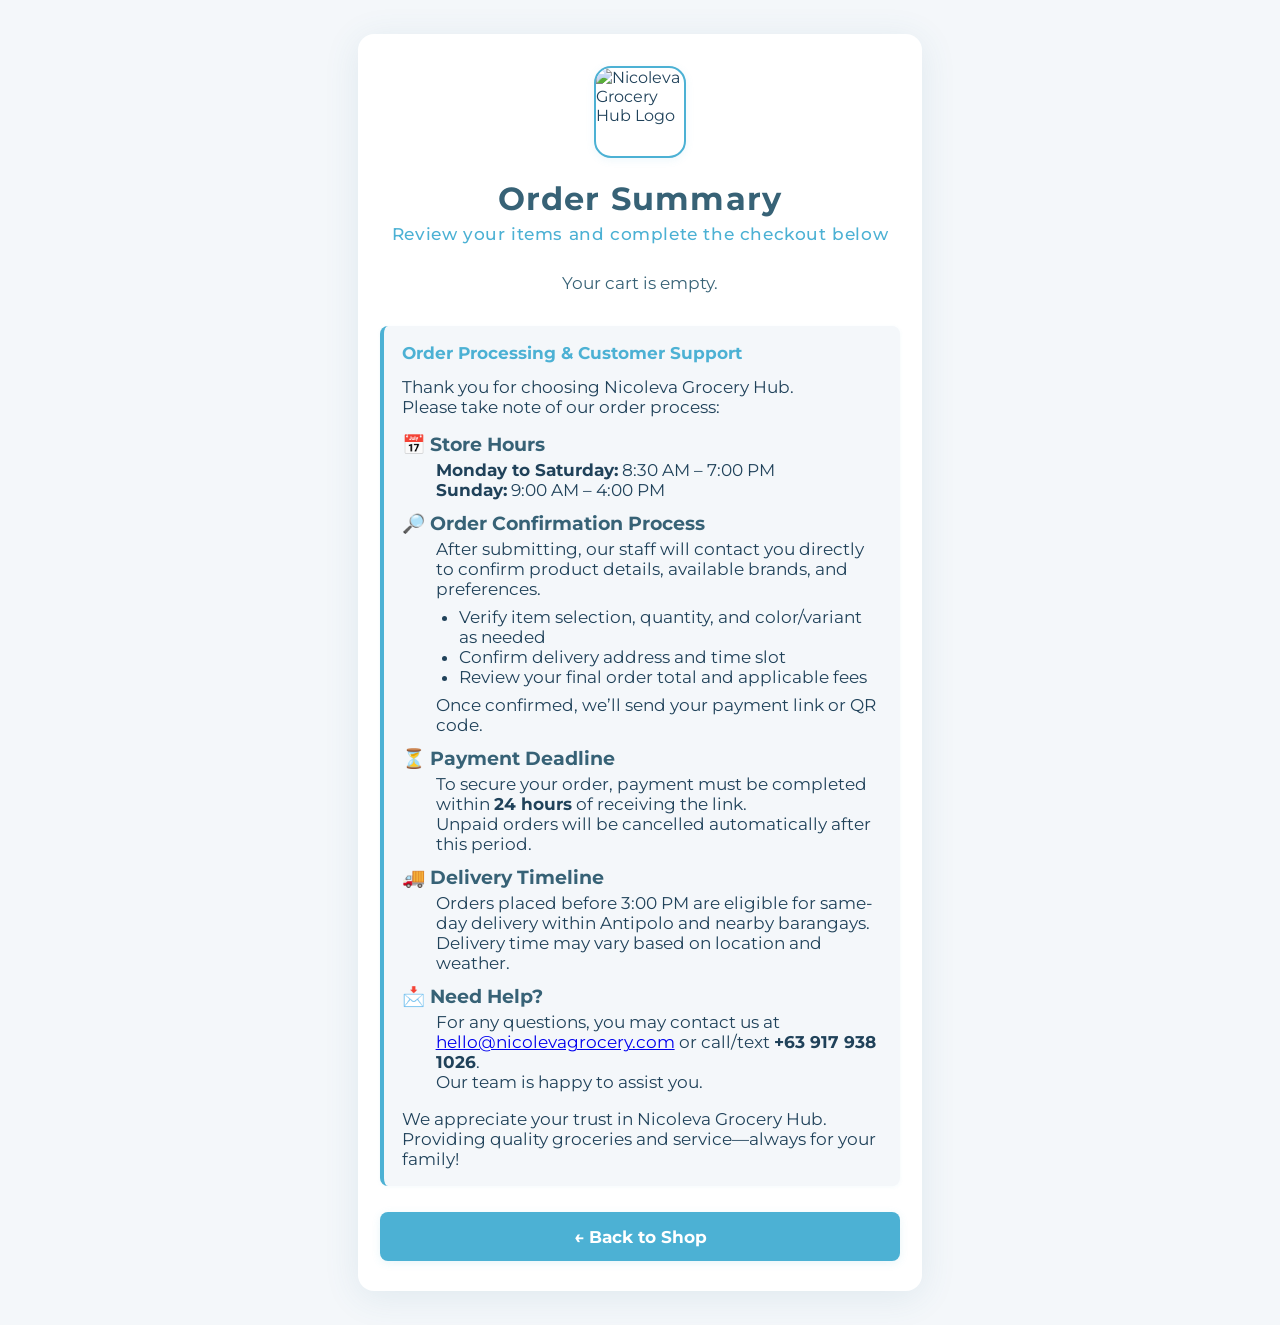
==== order-summary.html @ 02f894a1 "Create order-summary.html" ====
<!DOCTYPE html>
<html lang="en">
<head>
  <meta charset="UTF-8">
  <title>Order Summary – Nicoleva Grocery Hub</title>
  <meta name="viewport" content="width=device-width, initial-scale=1.0">
  <meta name="description" content="Review and confirm your grocery order. Nicoleva Grocery Hub – Fast, secure checkout for your Antipolo essentials.">
  <link rel="icon" type="image/png" href="FAVICON.png">
  <link href="https://fonts.googleapis.com/css?family=Montserrat:400,600,700&display=swap" rel="stylesheet">
  <style>
    body {
      font-family: 'Montserrat', Arial, sans-serif;
      background: #f4f7fa;
      margin: 0;
      color: #20425a;
    }
    .summary-container {
      max-width: 520px;
      margin: 34px auto;
      background: #fff;
      padding: 32px 22px 30px 22px;
      border-radius: 16px;
      box-shadow: 0 6px 36px rgba(52, 118, 146, 0.11);
    }
    .brand-logo {
      display: block;
      margin: 0 auto 16px auto;
      width: 88px;
      height: 88px;
      border-radius: 17px;
      object-fit: contain;
      background: #fff;
      box-shadow: 0 2px 8px rgba(76, 177, 212, 0.10);
      border: 2px solid #4cb1d4;
    }
    h1 {
      color: #376276;
      text-align: center;
      font-weight: 700;
      font-size: 2em;
      margin-bottom: 6px;
      letter-spacing: 1.2px;
    }
    .subtitle {
      color: #4cb1d4;
      text-align: center;
      margin-bottom: 22px;
      font-size: 1.06em;
      font-weight: 500;
      letter-spacing: 0.6px;
    }
    ul.order-list {
      list-style: none;
      padding: 0;
      margin-bottom: 0;
    }
    ul.order-list li {
      font-size: 1.08em;
      margin-bottom: 10px;
      color: #376276;
    }
    .order-total {
      font-weight: bold;
      font-size: 1.18em;
      color: #2ecc71;
      margin-top: 16px;
      margin-bottom: 8px;
      letter-spacing: 0.03em;
    }
    .empty-cart {
      color: #a0b8c8;
      text-align: center;
      font-size: 1.06em;
      margin: 28px 0 34px 0;
    }
    form.checkout-form {
      margin-top: 26px;
    }
    .form-group {
      margin-bottom: 15px;
    }
    label {
      font-weight: 600;
      color: #376276;
      display: block;
      margin-bottom: 6px;
    }
    input, select, textarea {
      width: 100%;
      font-size: 1em;
      padding: 10px 11px;
      border-radius: 7px;
      border: 1px solid #c7d6e2;
      background: #f8fbfc;
      box-sizing: border-box;
      font-family: inherit;
      color: #20425a;
    }
    textarea {
      resize: vertical;
      min-height: 50px;
    }
    .required {
      color: #e74c3c;
      font-weight: 700;
      margin-left: 2px;
    }
    .payment-methods {
      display: flex;
      flex-direction: column;
      gap: 9px;
      margin-bottom: 2px;
    }
    .payment-row {
      display: flex;
      gap: 10px;
      margin-bottom: 0;
    }
    .payment-option {
      display: flex;
      align-items: center;
      gap: 9px;
      padding: 8px 14px;
      border: 1.5px solid #e2f3f6;
      border-radius: 8px;
      cursor: pointer;
      background: #f4f7fa;
      transition: border 0.18s, background 0.18s;
      font-size: 1.07em;
      flex: 1;
      user-select: none;
    }
    .payment-option.selected {
      border: 2px solid #4cb1d4;
      background: #e2f3f6;
    }
    .payment-icon {
      width: 31px;
      height: 31px;
      object-fit: contain;
      background: #fff;
      border-radius: 7px;
      box-shadow: 0 1px 4px rgba(76, 177, 212, 0.11);
    }
    .hidden-radio {
      display: none;
    }
    .submit-btn {
      width: 100%;
      background: #4cb1d4;
      color: #fff;
      border: none;
      border-radius: 8px;
      padding: 13px 0;
      font-size: 1.13em;
      cursor: pointer;
      font-weight: 700;
      margin-top: 12px;
      transition: background 0.19s;
    }
    .submit-btn:hover, .submit-btn:focus {
      background: #376276;
      outline: none;
    }
    .success-message {
      background: #e2f3f6;
      color: #376276;
      border: 1px solid #c7d6e2;
      border-radius: 9px;
      padding: 18px 13px;
      margin: 28px 0 16px 0;
      text-align: center;
      font-size: 1.08em;
      font-weight: 600;
    }
    .info-box {
      background: #f4f7fa;
      border-left: 4px solid #4cb1d4;
      border-radius: 8px;
      padding: 17px 18px;
      margin: 33px 0 0 0;
      color: #20425a;
      font-size: 1.05em;
      box-shadow: 0 1px 4px rgba(76, 177, 212, 0.06);
    }
    .info-box strong {
      color: #4cb1d4;
    }
    .info-title {
      font-size: 1.12em;
      font-weight: 700;
      color: #376276;
      margin-bottom: 4px;
      display: flex;
      align-items: center;
      gap: 6px;
    }
    .info-content {
      margin-left: 2em;
      margin-bottom: 12px;
      margin-top: 4px;
    }
    .info-content ul {
      margin: 8px 0 8px 1.4em;
      padding-left: 0;
    }
    .back-btn {
      display: block;
      margin: 26px auto 0 auto;
      background: #4cb1d4;
      color: #fff;
      border: none;
      border-radius: 8px;
      padding: 14px 38px;
      font-size: 1.07em;
      font-weight: bold;
      cursor: pointer;
      text-align: center;
      text-decoration: none;
      transition: background 0.18s, color 0.18s, box-shadow 0.18s;
      box-shadow: 0 2px 8px rgba(76, 177, 212, 0.13);
      min-width: 160px;
    }
    .back-btn:hover, .back-btn:focus {
      background: #376276;
      color: #fff;
      outline: none;
      text-decoration: none;
      box-shadow: 0 4px 14px rgba(76, 177, 212, 0.18);
    }
    @media (max-width:650px) {
      .summary-container { padding: 14px 5vw 16px 5vw; }
      .brand-logo { width: 56px; height: 56px; }
      .back-btn { min-width: 110px; padding: 12px 18px; font-size: 1em; }
      .payment-option { font-size:1em; }
      .payment-icon { width: 24px; height: 24px; }
    }
    @media (max-width:500px) {
      .summary-container { max-width: 99vw; border-radius: 0; margin: 0; }
    }
  </style>
</head>
<body>
  <div class="summary-container">
    <img src="LOGO.png" alt="Nicoleva Grocery Hub Logo" class="brand-logo" loading="lazy" width="88" height="88">
    <h1>Order Summary</h1>
    <div class="subtitle">Review your items and complete the checkout below</div>
    <ul class="order-list" id="order-list"></ul>
    <div class="order-total" id="order-total"></div>
    <form class="checkout-form" id="checkout-form" autocomplete="off" method="POST" action="#">
      <div class="form-group">
        <label for="name">Full Name <span class="required">*</span></label>
        <input type="text" id="name" name="name" maxlength="60" required>
      </div>
      <div class="form-group">
        <label for="address">Delivery Address <span class="required">*</span></label>
        <textarea id="address" name="address" maxlength="120" required></textarea>
      </div>
      <div style="display:flex; gap:11px;">
        <div class="form-group" style="flex:1;">
          <label for="barangay">Barangay <span class="required">*</span></label>
          <input type="text" id="barangay" name="barangay" maxlength="30" required>
        </div>
        <div class="form-group" style="flex:1;">
          <label for="city">City <span class="required">*</span></label>
          <input type="text" id="city" name="city" maxlength="30" required value="Antipolo">
        </div>
      </div>
      <div class="form-group">
        <label for="contact">Phone Number <span class="required">*</span></label>
        <input type="tel" id="contact" name="contact" maxlength="15" pattern="^09\\d{9}$" placeholder="Ex: 09XXXXXXXXX" required>
      </div>
      <div class="form-group">
        <label for="email">Email Address <span class="required">*</span></label>
        <input type="email" id="email" name="email" maxlength="80" required>
      </div>
      <div class="form-group">
        <label for="notes">Order Notes (Optional)</label>
        <textarea id="notes" name="notes" maxlength="120" placeholder="Any requests, preferred brands, etc."></textarea>
      </div>
      <div class="form-group">
        <label>Preferred Payment Method <span class="required">*</span></label>
        <div class="payment-methods" id="payment-methods"></div>
        <input type="hidden" name="payment" id="payment-hidden" required>
      </div>
      <input type="hidden" name="order_details" id="order-details-hidden">
      <button type="submit" class="submit-btn">Place Order</button>
    </form>
    <div class="success-message" id="success-message" style="display:none;">
      Your order has been received!<br><br>
      One of our team members will reach out soon to confirm your order details—including product selection, available colors, and delivery schedule.<br>
      <b>Please review and confirm these details with our staff.</b><br><br>
      After confirmation, you’ll receive a secure payment link according to your chosen payment method.<br>
      <span style="color:#e74c3c;font-weight:700;">Please complete payment within 24 hours to avoid automatic cancellation.</span>
    </div>
    <div class="info-box">
      <strong>Order Processing & Customer Support</strong>
      <p style="margin:14px 0 16px 0;">
        Thank you for choosing Nicoleva Grocery Hub.<br>
        Please take note of our order process:
      </p>
      <div class="info-title">📅 Store Hours</div>
      <div class="info-content">
        <b>Monday to Saturday:</b> 8:30 AM – 7:00 PM<br>
        <b>Sunday:</b> 9:00 AM – 4:00 PM
      </div>
      <div class="info-title">🔎 Order Confirmation Process</div>
      <div class="info-content">
        After submitting, our staff will contact you directly to confirm product details, available brands, and preferences.<br>
        <ul>
          <li>Verify item selection, quantity, and color/variant as needed</li>
          <li>Confirm delivery address and time slot</li>
          <li>Review your final order total and applicable fees</li>
        </ul>
        Once confirmed, we’ll send your payment link or QR code.
      </div>
      <div class="info-title">⏳ Payment Deadline</div>
      <div class="info-content">
        To secure your order, payment must be completed within <b>24 hours</b> of receiving the link.<br>
        Unpaid orders will be cancelled automatically after this period.
      </div>
      <div class="info-title">🚚 Delivery Timeline</div>
      <div class="info-content">
        Orders placed before 3:00 PM are eligible for same-day delivery within Antipolo and nearby barangays.<br>
        Delivery time may vary based on location and weather.
      </div>
      <div class="info-title">📩 Need Help?</div>
      <div class="info-content">
        For any questions, you may contact us at <a href="mailto:hello@nicolevagrocery.com">hello@nicolevagrocery.com</a> or call/text <b>+63 917 938 1026</b>.<br>
        Our team is happy to assist you.
      </div>
      <div style="margin-top:17px;">
        We appreciate your trust in Nicoleva Grocery Hub.<br>
        Providing quality groceries and service—always for your family!
      </div>
    </div>
    <a href="index.html" class="back-btn">← Back to Shop</a>
  </div>
  <script>
    // Payment Method Setup
    const paymentGroups = [
      [{ name: "GCash", icon: "assets/gcash.png" }],
      [{ name: "Maya", icon: "assets/maya.png" }, { name: "Bank Transfer", icon: "assets/bank.png" }],
      [{ name: "Cash on Delivery", icon: "" }]
    ];
    const paymentMethodsDiv = document.getElementById('payment-methods');
    let paymentIdx = 0;
    paymentGroups.forEach((group) => {
      let groupDiv = document.createElement('div');
      groupDiv.className = 'payment-row';
      group.forEach(platform => {
        let container = document.createElement('div');
        container.className = 'payment-option';
        container.tabIndex = 0;
        container.setAttribute('role', 'radio');
        container.setAttribute('aria-checked', 'false');
        container.style.flex = "1";
        let html = `<input type="radio" class="hidden-radio" name="pmethod" id="pmethod${paymentIdx}" value="${platform.name}">`;
        if (platform.icon) html += `<img src="${platform.icon}" class="payment-icon" alt="${platform.name}">`;
        html += `<span>${platform.name}</span>`;
        container.innerHTML = html;
        container.addEventListener('click', function(e) {
          document.querySelectorAll('.payment-option').forEach((el, i) => {
            el.classList.toggle('selected', el === container);
            el.setAttribute('aria-checked', el === container ? 'true' : 'false');
            el.querySelector('.hidden-radio').checked = el === container;
          });
          document.getElementById('payment-hidden').value = platform.name;
        });
        container.addEventListener('keydown', function(e) {
          if (e.key === "Enter" || e.key === " ") container.click();
        });
        groupDiv.appendChild(container);
        paymentIdx++;
      });
      paymentMethodsDiv.appendChild(groupDiv);
    });

    // Get cart from localStorage
    const cart = JSON.parse(localStorage.getItem('nicoleva_cart') || "[]");
    const orderList = document.getElementById('order-list');
    const orderTotal = document.getElementById('order-total');
    let total = 0;
    if (cart.length === 0) {
      orderList.innerHTML = "<li class='empty-cart'>Your cart is empty.</li>";
      orderTotal.textContent = "";
      document.getElementById('checkout-form').style.display = "none";
    } else {
      let detailsText = "";
      cart.forEach(item => {
        const li = document.createElement('li');
        li.textContent = `${item.title} x ${item.qty}`;
        orderList.appendChild(li);
        total += (item.price ? (item.price * item.qty) : 0);
        detailsText += `${item.title} x ${item.qty}${item.price ? ' - ₱' + (item.price * item.qty).toLocaleString() : ''}\n`;
      });
      orderTotal.textContent = total > 0 ? `Total: ₱${total.toLocaleString()}` : '';
      document.getElementById('order-details-hidden').value = detailsText + (total > 0 ? `Total: ₱${total.toLocaleString()}` : '');
    }

    // Form validation & submit
    document.getElementById('checkout-form').onsubmit = function(e){
      if (!document.getElementById('payment-hidden').value) {
        alert("Please select your payment method.");
        return false;
      }
      const name = document.getElementById('name').value.trim();
      const address = document.getElementById('address').value.trim();
      const barangay = document.getElementById('barangay').value.trim();
      const city = document.getElementById('city').value.trim();
      const contact = document.getElementById('contact').value.trim();
      const email = document.getElementById('email').value.trim();
      if (!name || !address || !barangay || !city || !contact || !email) {
        alert("Please fill out all required fields.");
        return false;
      }
      if (!/^09\d{9}$/.test(contact)) {
        alert("Please enter a valid Philippine mobile number (09XXXXXXXXX).");
        document.getElementById('contact').focus();
        return false;
      }
      setTimeout(function() {
        document.getElementById('checkout-form').style.display = "none";
        document.getElementById('success-message').style.display = "";
        localStorage.removeItem('nicoleva_cart');
        orderList.innerHTML = "<li class='empty-cart'>Your cart is empty.</li>";
        orderTotal.textContent = "";
      }, 1200);
    };
  </script>
</body>
</html>
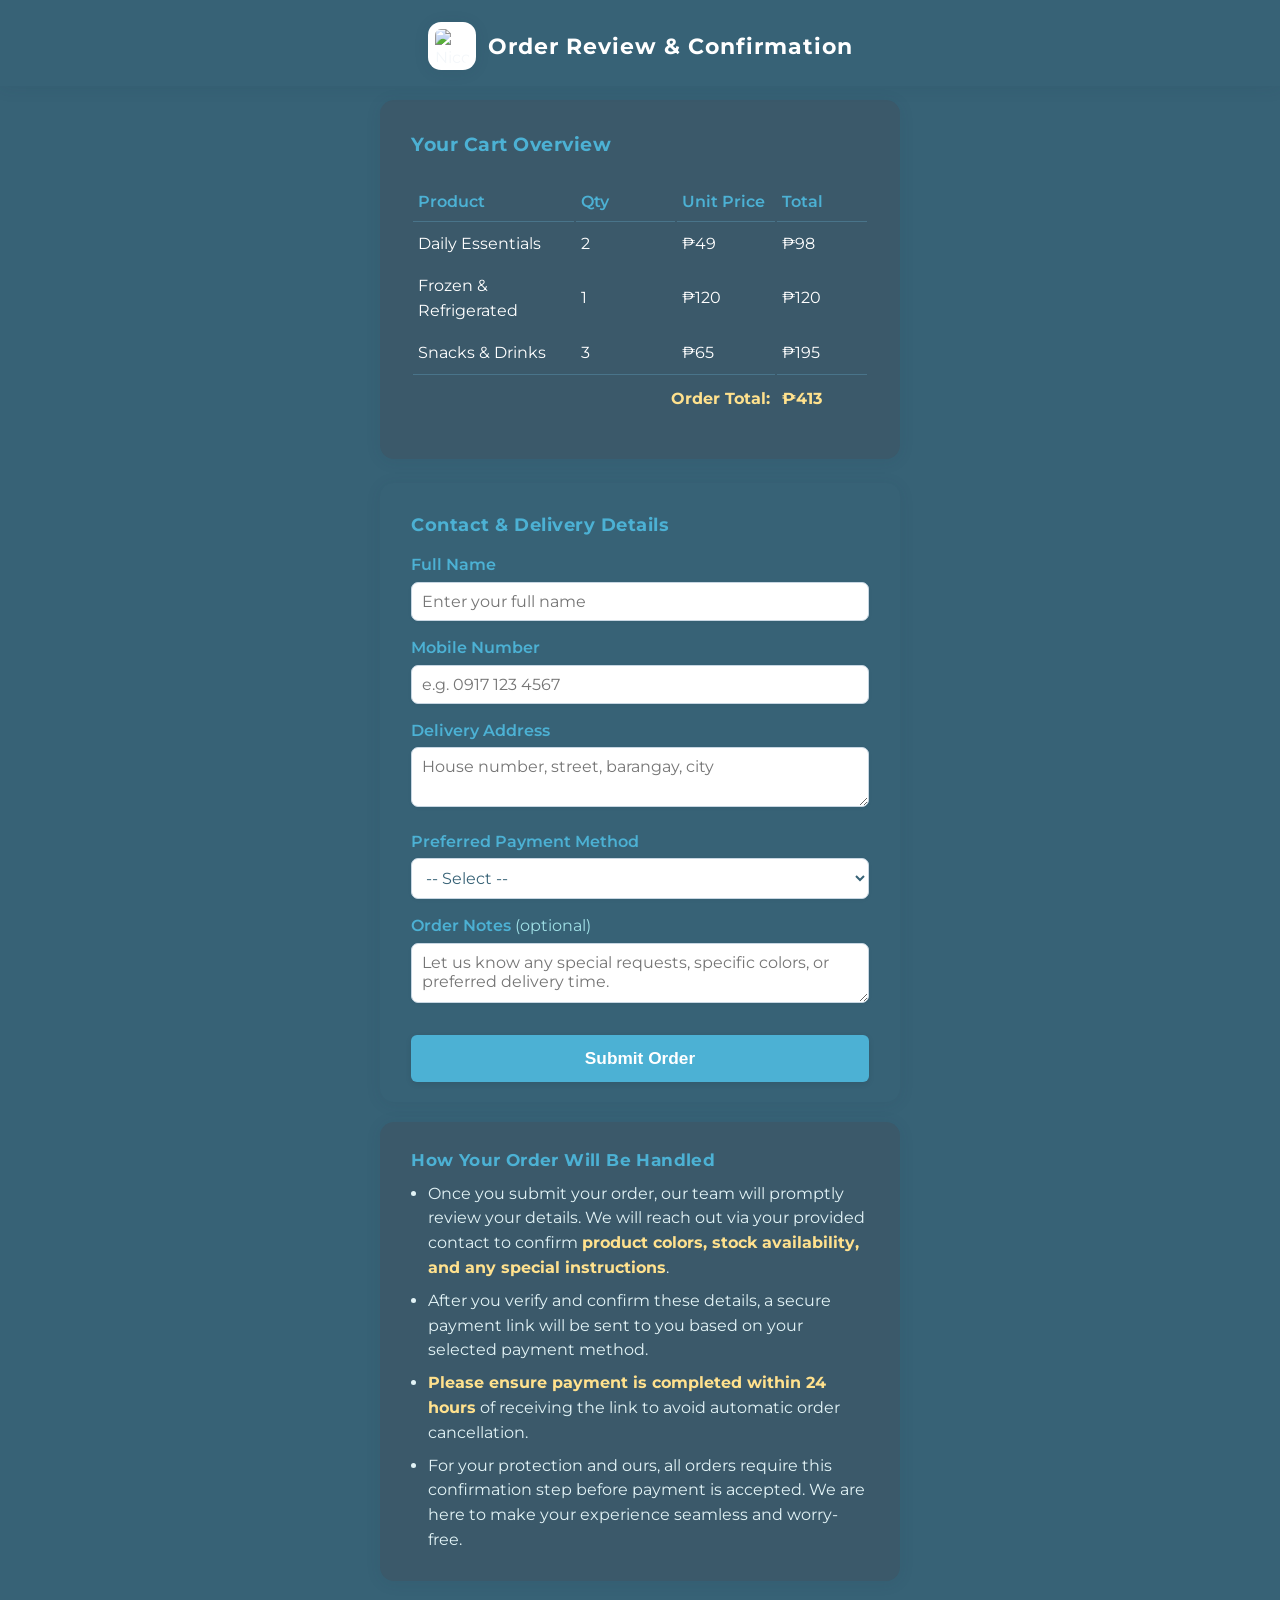
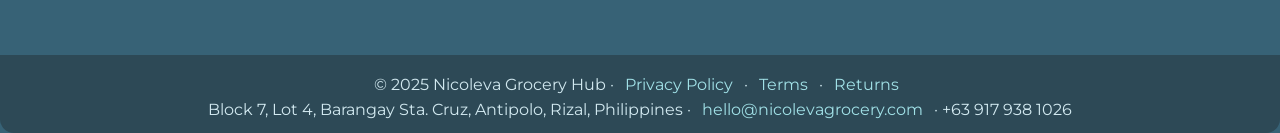
==== commit 81a79143: "order-summary.html" ====
--- a/order-summary.html
+++ b/order-summary.html
@@ -2,430 +2,390 @@
 <html lang="en">
 <head>
   <meta charset="UTF-8">
-  <title>Order Summary – Nicoleva Grocery Hub</title>
+  <title>Order Review – Nicoleva Grocery Hub Checkout</title>
   <meta name="viewport" content="width=device-width, initial-scale=1.0">
-  <meta name="description" content="Review and confirm your grocery order. Nicoleva Grocery Hub – Fast, secure checkout for your Antipolo essentials.">
+  <meta name="description" content="Secure your order at Nicoleva Grocery Hub. Review your cart, confirm details, and complete payment safely.">
   <link rel="icon" type="image/png" href="FAVICON.png">
   <link href="https://fonts.googleapis.com/css?family=Montserrat:400,600,700&display=swap" rel="stylesheet">
   <style>
+    :root {
+      --primary: #376276;
+      --accent: #4cb1d4;
+      --section-bg: #3b596a;
+      --white: #fff;
+      --text-main: #f4f7fa;
+      --text-alt: #e2f3f6;
+      --danger: #e74c3c;
+      --success: #2ecc71;
+      --shadow: 0 2px 16px rgba(30,60,74,0.09);
+    }
+    * { box-sizing: border-box; }
+    html, body {
+      min-height: 100%;
+      height: 100%;
+    }
     body {
+      margin: 0;
       font-family: 'Montserrat', Arial, sans-serif;
-      background: #f4f7fa;
-      margin: 0;
-      color: #20425a;
-    }
-    .summary-container {
+      background: var(--primary);
+      color: var(--text-main);
+      min-height: 100vh;
+      line-height: 1.6;
+    }
+    header {
+      background: var(--primary);
+      box-shadow: var(--shadow);
+      padding: 0;
+      position: sticky;
+      top: 0;
+      z-index: 1000;
+    }
+    .container {
+      width: 94%;
       max-width: 520px;
-      margin: 34px auto;
-      background: #fff;
-      padding: 32px 22px 30px 22px;
-      border-radius: 16px;
-      box-shadow: 0 6px 36px rgba(52, 118, 146, 0.11);
-    }
-    .brand-logo {
-      display: block;
-      margin: 0 auto 16px auto;
-      width: 88px;
-      height: 88px;
-      border-radius: 17px;
-      object-fit: contain;
-      background: #fff;
-      box-shadow: 0 2px 8px rgba(76, 177, 212, 0.10);
-      border: 2px solid #4cb1d4;
-    }
-    h1 {
-      color: #376276;
-      text-align: center;
-      font-weight: 700;
-      font-size: 2em;
-      margin-bottom: 6px;
-      letter-spacing: 1.2px;
-    }
-    .subtitle {
-      color: #4cb1d4;
-      text-align: center;
-      margin-bottom: 22px;
-      font-size: 1.06em;
-      font-weight: 500;
-      letter-spacing: 0.6px;
-    }
-    ul.order-list {
-      list-style: none;
-      padding: 0;
-      margin-bottom: 0;
-    }
-    ul.order-list li {
-      font-size: 1.08em;
-      margin-bottom: 10px;
-      color: #376276;
-    }
-    .order-total {
-      font-weight: bold;
-      font-size: 1.18em;
-      color: #2ecc71;
-      margin-top: 16px;
-      margin-bottom: 8px;
-      letter-spacing: 0.03em;
-    }
-    .empty-cart {
-      color: #a0b8c8;
-      text-align: center;
-      font-size: 1.06em;
-      margin: 28px 0 34px 0;
-    }
-    form.checkout-form {
-      margin-top: 26px;
-    }
-    .form-group {
-      margin-bottom: 15px;
-    }
-    label {
-      font-weight: 600;
-      color: #376276;
-      display: block;
-      margin-bottom: 6px;
-    }
-    input, select, textarea {
-      width: 100%;
-      font-size: 1em;
-      padding: 10px 11px;
-      border-radius: 7px;
-      border: 1px solid #c7d6e2;
-      background: #f8fbfc;
-      box-sizing: border-box;
-      font-family: inherit;
-      color: #20425a;
-    }
-    textarea {
-      resize: vertical;
-      min-height: 50px;
-    }
-    .required {
-      color: #e74c3c;
-      font-weight: 700;
-      margin-left: 2px;
-    }
-    .payment-methods {
-      display: flex;
-      flex-direction: column;
-      gap: 9px;
-      margin-bottom: 2px;
-    }
-    .payment-row {
-      display: flex;
-      gap: 10px;
-      margin-bottom: 0;
-    }
-    .payment-option {
+      margin: 0 auto;
+      padding: 0 0 32px 0;
+    }
+    .checkout-header {
       display: flex;
       align-items: center;
-      gap: 9px;
-      padding: 8px 14px;
-      border: 1.5px solid #e2f3f6;
-      border-radius: 8px;
+      justify-content: center;
+      padding: 22px 0 16px 0;
+      gap: 12px;
+    }
+    .checkout-header img {
+      width: 48px;
+      height: 48px;
+      background: var(--white);
+      border-radius: 13px;
+      padding: 7px;
+      box-shadow: var(--shadow);
+    }
+    .checkout-title {
+      font-size: 1.35rem;
+      font-weight: 700;
+      color: var(--white);
+      letter-spacing: 1px;
+    }
+    main {
+      margin-top: 14px;
+    }
+    .summary-section {
+      background: var(--section-bg);
+      border-radius: 14px;
+      box-shadow: var(--shadow);
+      padding: 30px 6% 24px 6%;
+      margin-bottom: 24px;
+    }
+    .summary-title {
+      font-size: 1.16rem;
+      font-weight: 700;
+      color: var(--accent);
+      margin-bottom: 19px;
+      letter-spacing: 0.5px;
+      text-align: left;
+    }
+    .cart-list {
+      width: 100%;
+      margin-bottom: 14px;
+    }
+    .cart-list th, .cart-list td {
+      padding: 7px 5px;
+      text-align: left;
+    }
+    .cart-list th {
+      color: var(--accent);
+      font-size: 1.03rem;
+      font-weight: 600;
+      border-bottom: 1px solid #49748a;
+    }
+    .cart-list td {
+      color: var(--white);
+      font-size: 1rem;
+    }
+    .cart-list tfoot td {
+      font-weight: 700;
+      color: #ffe18d;
+      border-top: 1px solid #49748a;
+      padding-top: 11px;
+    }
+    .order-form-section {
+      background: var(--card-bg);
+      border-radius: 14px;
+      box-shadow: var(--shadow);
+      padding: 28px 6% 20px 6%;
+      margin-bottom: 20px;
+    }
+    .form-title {
+      font-size: 1.11rem;
+      font-weight: 700;
+      color: var(--accent);
+      margin-bottom: 13px;
+      letter-spacing: 0.5px;
+    }
+    .order-form label {
+      display: block;
+      margin-bottom: 4px;
+      font-weight: 600;
+      color: var(--accent);
+    }
+    .order-form input,
+    .order-form textarea,
+    .order-form select {
+      width: 100%;
+      padding: 9px 10px;
+      margin-bottom: 14px;
+      border: 1px solid #c7d6e2;
+      border-radius: 7px;
+      font-size: 1rem;
+      font-family: inherit;
+      background: var(--white);
+      color: var(--primary);
+      box-shadow: 0 1px 4px rgba(0,0,0,0.04);
+    }
+    .order-form textarea {
+      min-height: 60px;
+      resize: vertical;
+    }
+    .order-form button {
+      background: var(--accent);
+      color: var(--white);
+      font-weight: 700;
+      font-size: 1.08rem;
+      border: none;
+      border-radius: 6px;
+      padding: 13px 0;
+      width: 100%;
       cursor: pointer;
-      background: #f4f7fa;
-      transition: border 0.18s, background 0.18s;
-      font-size: 1.07em;
-      flex: 1;
-      user-select: none;
-    }
-    .payment-option.selected {
-      border: 2px solid #4cb1d4;
-      background: #e2f3f6;
-    }
-    .payment-icon {
-      width: 31px;
-      height: 31px;
-      object-fit: contain;
-      background: #fff;
-      border-radius: 7px;
-      box-shadow: 0 1px 4px rgba(76, 177, 212, 0.11);
-    }
-    .hidden-radio {
+      transition: background 0.16s;
+      margin-top: 10px;
+      box-shadow: 0 2px 6px rgba(0,0,0,0.09);
+    }
+    .order-form button:hover {
+      background: #357b92;
+    }
+    .info-section {
+      background: var(--section-bg);
+      border-radius: 14px;
+      box-shadow: var(--shadow);
+      padding: 24px 6% 20px 6%;
+      margin-bottom: 22px;
+      color: var(--white);
+    }
+    .info-title {
+      font-size: 1.09rem;
+      font-weight: 700;
+      color: var(--accent);
+      margin-bottom: 8px;
+      letter-spacing: 0.4px;
+    }
+    .info-section ul {
+      margin: 0 0 0 17px;
+      padding: 0;
+    }
+    .info-section li {
+      margin-bottom: 8px;
+      font-size: 0.97rem;
+      color: var(--text-alt);
+      line-height: 1.6;
+    }
+    .success-section {
+      background: var(--success);
+      color: #fff;
+      border-radius: 13px;
+      box-shadow: 0 2px 12px rgba(0,0,0,0.07);
+      padding: 35px 8% 24px 8%;
+      margin-top: 34px;
+      text-align: center;
+      font-size: 1.16rem;
+      font-weight: 600;
       display: none;
-    }
-    .submit-btn {
-      width: 100%;
-      background: #4cb1d4;
-      color: #fff;
-      border: none;
-      border-radius: 8px;
-      padding: 13px 0;
-      font-size: 1.13em;
-      cursor: pointer;
-      font-weight: 700;
-      margin-top: 12px;
-      transition: background 0.19s;
-    }
-    .submit-btn:hover, .submit-btn:focus {
-      background: #376276;
-      outline: none;
-    }
-    .success-message {
-      background: #e2f3f6;
-      color: #376276;
-      border: 1px solid #c7d6e2;
-      border-radius: 9px;
-      padding: 18px 13px;
-      margin: 28px 0 16px 0;
+      animation: fade-in 0.2s;
+    }
+    @keyframes fade-in {
+      from { opacity: 0; transform: scale(0.98);}
+      to   { opacity: 1; transform: scale(1);}
+    }
+    .emph {
+      color: #ffe18d;
+      font-weight: 700;
+    }
+    footer {
+      background: #2d4956;
+      color: #d2e9f0;
       text-align: center;
-      font-size: 1.08em;
-      font-weight: 600;
-    }
-    .info-box {
-      background: #f4f7fa;
-      border-left: 4px solid #4cb1d4;
-      border-radius: 8px;
-      padding: 17px 18px;
-      margin: 33px 0 0 0;
-      color: #20425a;
-      font-size: 1.05em;
-      box-shadow: 0 1px 4px rgba(76, 177, 212, 0.06);
-    }
-    .info-box strong {
-      color: #4cb1d4;
-    }
-    .info-title {
-      font-size: 1.12em;
-      font-weight: 700;
-      color: #376276;
-      margin-bottom: 4px;
-      display: flex;
-      align-items: center;
-      gap: 6px;
-    }
-    .info-content {
-      margin-left: 2em;
-      margin-bottom: 12px;
-      margin-top: 4px;
-    }
-    .info-content ul {
-      margin: 8px 0 8px 1.4em;
-      padding-left: 0;
-    }
-    .back-btn {
-      display: block;
-      margin: 26px auto 0 auto;
-      background: #4cb1d4;
-      color: #fff;
-      border: none;
-      border-radius: 8px;
-      padding: 14px 38px;
-      font-size: 1.07em;
-      font-weight: bold;
-      cursor: pointer;
-      text-align: center;
+      padding: 18px 0 10px 0;
+      font-size: 0.97rem;
+      border-radius: 0 0 14px 14px;
+      margin-top: 20px;
+    }
+    footer a {
+      color: #a1e1e7;
       text-decoration: none;
-      transition: background 0.18s, color 0.18s, box-shadow 0.18s;
-      box-shadow: 0 2px 8px rgba(76, 177, 212, 0.13);
-      min-width: 160px;
-    }
-    .back-btn:hover, .back-btn:focus {
-      background: #376276;
-      color: #fff;
-      outline: none;
-      text-decoration: none;
-      box-shadow: 0 4px 14px rgba(76, 177, 212, 0.18);
-    }
-    @media (max-width:650px) {
-      .summary-container { padding: 14px 5vw 16px 5vw; }
-      .brand-logo { width: 56px; height: 56px; }
-      .back-btn { min-width: 110px; padding: 12px 18px; font-size: 1em; }
-      .payment-option { font-size:1em; }
-      .payment-icon { width: 24px; height: 24px; }
-    }
-    @media (max-width:500px) {
-      .summary-container { max-width: 99vw; border-radius: 0; margin: 0; }
+      margin: 0 7px;
+    }
+    footer a:hover { text-decoration: underline; }
+
+    @media (max-width: 700px) {
+      .container {
+        max-width: 96vw;
+        width: 98vw;
+        padding: 0 0 22px 0;
+      }
+      .checkout-header img { width: 38px; height: 38px; }
+      .success-section { padding: 22px 4% 18px 4%; }
+    }
+    @media (max-width: 480px) {
+      .container { padding: 0 0 8vw 0; }
+      .summary-section, .order-form-section, .info-section { padding-left: 4%; padding-right: 4%; }
+      .checkout-title { font-size: 1.03rem; }
+      .success-section { font-size: 1.01rem; }
+      .cart-list th, .cart-list td { font-size: 0.99rem; }
     }
   </style>
 </head>
 <body>
-  <div class="summary-container">
-    <img src="LOGO.png" alt="Nicoleva Grocery Hub Logo" class="brand-logo" loading="lazy" width="88" height="88">
-    <h1>Order Summary</h1>
-    <div class="subtitle">Review your items and complete the checkout below</div>
-    <ul class="order-list" id="order-list"></ul>
-    <div class="order-total" id="order-total"></div>
-    <form class="checkout-form" id="checkout-form" autocomplete="off" method="POST" action="#">
-      <div class="form-group">
-        <label for="name">Full Name <span class="required">*</span></label>
-        <input type="text" id="name" name="name" maxlength="60" required>
-      </div>
-      <div class="form-group">
-        <label for="address">Delivery Address <span class="required">*</span></label>
-        <textarea id="address" name="address" maxlength="120" required></textarea>
-      </div>
-      <div style="display:flex; gap:11px;">
-        <div class="form-group" style="flex:1;">
-          <label for="barangay">Barangay <span class="required">*</span></label>
-          <input type="text" id="barangay" name="barangay" maxlength="30" required>
+  <header>
+    <div class="container checkout-header">
+      <img src="LOGO.png" alt="Nicoleva Grocery Hub Logo" loading="lazy">
+      <span class="checkout-title">Order Review & Confirmation</span>
+    </div>
+  </header>
+  <main>
+    <div class="container">
+      <!-- Order Summary -->
+      <section class="summary-section" id="summarySection">
+        <div class="summary-title">Your Cart Overview</div>
+        <table class="cart-list" id="cartList">
+          <thead>
+            <tr>
+              <th style="width:36%;">Product</th>
+              <th style="width:22%;">Qty</th>
+              <th style="width:22%;">Unit Price</th>
+              <th style="width:20%;">Total</th>
+            </tr>
+          </thead>
+          <tbody>
+            <!-- JS will populate cart items here -->
+          </tbody>
+          <tfoot>
+            <tr>
+              <td colspan="3" style="text-align:right;">Order Total:</td>
+              <td id="cartTotal">₱0</td>
+            </tr>
+          </tfoot>
+        </table>
+      </section>
+      <!-- Customer Info Form -->
+      <section class="order-form-section" id="formSection">
+        <div class="form-title">Contact & Delivery Details</div>
+        <form class="order-form" id="orderForm" autocomplete="off">
+          <label for="customerName">Full Name</label>
+          <input type="text" id="customerName" name="customerName" required maxlength="60" placeholder="Enter your full name">
+          <label for="customerPhone">Mobile Number</label>
+          <input type="text" id="customerPhone" name="customerPhone" required maxlength="20" placeholder="e.g. 0917 123 4567">
+          <label for="customerAddress">Delivery Address</label>
+          <textarea id="customerAddress" name="customerAddress" required maxlength="180" placeholder="House number, street, barangay, city"></textarea>
+          <label for="paymentMethod">Preferred Payment Method</label>
+          <select id="paymentMethod" name="paymentMethod" required>
+            <option value="">-- Select --</option>
+            <option value="GCash">GCash</option>
+            <option value="Maya">Maya</option>
+            <option value="Bank Transfer">Bank Transfer</option>
+            <option value="Cash on Delivery">Cash on Delivery</option>
+          </select>
+          <label for="orderNotes">Order Notes <span style="color:#a1e1e7;font-weight:400;">(optional)</span></label>
+          <textarea id="orderNotes" name="orderNotes" maxlength="240" placeholder="Let us know any special requests, specific colors, or preferred delivery time."></textarea>
+          <button type="submit">Submit Order</button>
+        </form>
+      </section>
+      <!-- Instructions -->
+      <section class="info-section">
+        <div class="info-title">How Your Order Will Be Handled</div>
+        <ul>
+          <li>Once you submit your order, our team will promptly review your details. We will reach out via your provided contact to confirm <span class="emph">product colors, stock availability, and any special instructions</span>.</li>
+          <li>After you verify and confirm these details, a secure payment link will be sent to you based on your selected payment method.</li>
+          <li><span class="emph">Please ensure payment is completed within 24 hours</span> of receiving the link to avoid automatic order cancellation.</li>
+          <li>For your protection and ours, all orders require this confirmation step before payment is accepted. We are here to make your experience seamless and worry-free.</li>
+        </ul>
+      </section>
+      <!-- Success Message -->
+      <section class="success-section" id="successSection">
+        <span style="font-size:1.25em;">🎉</span><br>
+        <div style="margin-top:10px;">
+          Thank you for sending your order!<br>
+          Our support team will be in touch soon to confirm <span class="emph">all order details</span> including product colors, availability, and delivery preferences.<br><br>
+          <strong>Please review and confirm our message</strong>. Once verified, we will send you a payment link for your chosen method.<br><br>
+          <span style="color:#ffe18d;">Kindly settle your payment within 24 hours of receiving the link</span> to secure your order. Orders left unpaid after this period will be automatically cancelled.<br><br>
+          We appreciate your trust in Nicoleva Grocery Hub!
         </div>
-        <div class="form-group" style="flex:1;">
-          <label for="city">City <span class="required">*</span></label>
-          <input type="text" id="city" name="city" maxlength="30" required value="Antipolo">
-        </div>
-      </div>
-      <div class="form-group">
-        <label for="contact">Phone Number <span class="required">*</span></label>
-        <input type="tel" id="contact" name="contact" maxlength="15" pattern="^09\\d{9}$" placeholder="Ex: 09XXXXXXXXX" required>
-      </div>
-      <div class="form-group">
-        <label for="email">Email Address <span class="required">*</span></label>
-        <input type="email" id="email" name="email" maxlength="80" required>
-      </div>
-      <div class="form-group">
-        <label for="notes">Order Notes (Optional)</label>
-        <textarea id="notes" name="notes" maxlength="120" placeholder="Any requests, preferred brands, etc."></textarea>
-      </div>
-      <div class="form-group">
-        <label>Preferred Payment Method <span class="required">*</span></label>
-        <div class="payment-methods" id="payment-methods"></div>
-        <input type="hidden" name="payment" id="payment-hidden" required>
-      </div>
-      <input type="hidden" name="order_details" id="order-details-hidden">
-      <button type="submit" class="submit-btn">Place Order</button>
-    </form>
-    <div class="success-message" id="success-message" style="display:none;">
-      Your order has been received!<br><br>
-      One of our team members will reach out soon to confirm your order details—including product selection, available colors, and delivery schedule.<br>
-      <b>Please review and confirm these details with our staff.</b><br><br>
-      After confirmation, you’ll receive a secure payment link according to your chosen payment method.<br>
-      <span style="color:#e74c3c;font-weight:700;">Please complete payment within 24 hours to avoid automatic cancellation.</span>
+      </section>
     </div>
-    <div class="info-box">
-      <strong>Order Processing & Customer Support</strong>
-      <p style="margin:14px 0 16px 0;">
-        Thank you for choosing Nicoleva Grocery Hub.<br>
-        Please take note of our order process:
-      </p>
-      <div class="info-title">📅 Store Hours</div>
-      <div class="info-content">
-        <b>Monday to Saturday:</b> 8:30 AM – 7:00 PM<br>
-        <b>Sunday:</b> 9:00 AM – 4:00 PM
-      </div>
-      <div class="info-title">🔎 Order Confirmation Process</div>
-      <div class="info-content">
-        After submitting, our staff will contact you directly to confirm product details, available brands, and preferences.<br>
-        <ul>
-          <li>Verify item selection, quantity, and color/variant as needed</li>
-          <li>Confirm delivery address and time slot</li>
-          <li>Review your final order total and applicable fees</li>
-        </ul>
-        Once confirmed, we’ll send your payment link or QR code.
-      </div>
-      <div class="info-title">⏳ Payment Deadline</div>
-      <div class="info-content">
-        To secure your order, payment must be completed within <b>24 hours</b> of receiving the link.<br>
-        Unpaid orders will be cancelled automatically after this period.
-      </div>
-      <div class="info-title">🚚 Delivery Timeline</div>
-      <div class="info-content">
-        Orders placed before 3:00 PM are eligible for same-day delivery within Antipolo and nearby barangays.<br>
-        Delivery time may vary based on location and weather.
-      </div>
-      <div class="info-title">📩 Need Help?</div>
-      <div class="info-content">
-        For any questions, you may contact us at <a href="mailto:hello@nicolevagrocery.com">hello@nicolevagrocery.com</a> or call/text <b>+63 917 938 1026</b>.<br>
-        Our team is happy to assist you.
-      </div>
-      <div style="margin-top:17px;">
-        We appreciate your trust in Nicoleva Grocery Hub.<br>
-        Providing quality groceries and service—always for your family!
-      </div>
-    </div>
-    <a href="index.html" class="back-btn">← Back to Shop</a>
-  </div>
+  </main>
+  <footer>
+    &copy; 2025 Nicoleva Grocery Hub &middot; 
+    <a href="#privacy">Privacy Policy</a> &middot; 
+    <a href="#terms">Terms</a> &middot; 
+    <a href="#returns">Returns</a>
+    <br>
+    Block 7, Lot 4, Barangay Sta. Cruz, Antipolo, Rizal, Philippines &middot; 
+    <a href="mailto:hello@nicolevagrocery.com">hello@nicolevagrocery.com</a> &middot; 
+    +63 917 938 1026
+  </footer>
   <script>
-    // Payment Method Setup
-    const paymentGroups = [
-      [{ name: "GCash", icon: "assets/gcash.png" }],
-      [{ name: "Maya", icon: "assets/maya.png" }, { name: "Bank Transfer", icon: "assets/bank.png" }],
-      [{ name: "Cash on Delivery", icon: "" }]
-    ];
-    const paymentMethodsDiv = document.getElementById('payment-methods');
-    let paymentIdx = 0;
-    paymentGroups.forEach((group) => {
-      let groupDiv = document.createElement('div');
-      groupDiv.className = 'payment-row';
-      group.forEach(platform => {
-        let container = document.createElement('div');
-        container.className = 'payment-option';
-        container.tabIndex = 0;
-        container.setAttribute('role', 'radio');
-        container.setAttribute('aria-checked', 'false');
-        container.style.flex = "1";
-        let html = `<input type="radio" class="hidden-radio" name="pmethod" id="pmethod${paymentIdx}" value="${platform.name}">`;
-        if (platform.icon) html += `<img src="${platform.icon}" class="payment-icon" alt="${platform.name}">`;
-        html += `<span>${platform.name}</span>`;
-        container.innerHTML = html;
-        container.addEventListener('click', function(e) {
-          document.querySelectorAll('.payment-option').forEach((el, i) => {
-            el.classList.toggle('selected', el === container);
-            el.setAttribute('aria-checked', el === container ? 'true' : 'false');
-            el.querySelector('.hidden-radio').checked = el === container;
-          });
-          document.getElementById('payment-hidden').value = platform.name;
-        });
-        container.addEventListener('keydown', function(e) {
-          if (e.key === "Enter" || e.key === " ") container.click();
-        });
-        groupDiv.appendChild(container);
-        paymentIdx++;
+    // --- Responsive cart summary population: simulate cart if none in session ---
+    function getCart() {
+      // Try to get cart from sessionStorage if available (simulate), else use demo
+      try {
+        var cart = JSON.parse(window.sessionStorage.getItem('nicoleva_cart'));
+        if(Array.isArray(cart) && cart.length > 0) return cart;
+      } catch(e){}
+      // Demo cart data if no cart in storage
+      return [
+        { name: "Daily Essentials", qty: 2, price: 49 },
+        { name: "Frozen & Refrigerated", qty: 1, price: 120 },
+        { name: "Snacks & Drinks", qty: 3, price: 65 }
+      ];
+    }
+    function renderCart() {
+      var cart = getCart();
+      var tbody = document.querySelector('#cartList tbody');
+      var total = 0;
+      tbody.innerHTML = '';
+      cart.forEach(function(item){
+        var row = document.createElement('tr');
+        row.innerHTML =
+          '<td>'+item.name+'</td>'+
+          '<td>'+item.qty+'</td>'+
+          '<td>₱'+item.price+'</td>'+
+          '<td>₱'+(item.price*item.qty)+'</td>';
+        tbody.appendChild(row);
+        total += item.price*item.qty;
       });
-      paymentMethodsDiv.appendChild(groupDiv);
-    });
+      document.getElementById('cartTotal').textContent = '₱'+total;
+    }
+    renderCart();
 
-    // Get cart from localStorage
-    const cart = JSON.parse(localStorage.getItem('nicoleva_cart') || "[]");
-    const orderList = document.getElementById('order-list');
-    const orderTotal = document.getElementById('order-total');
-    let total = 0;
-    if (cart.length === 0) {
-      orderList.innerHTML = "<li class='empty-cart'>Your cart is empty.</li>";
-      orderTotal.textContent = "";
-      document.getElementById('checkout-form').style.display = "none";
-    } else {
-      let detailsText = "";
-      cart.forEach(item => {
-        const li = document.createElement('li');
-        li.textContent = `${item.title} x ${item.qty}`;
-        orderList.appendChild(li);
-        total += (item.price ? (item.price * item.qty) : 0);
-        detailsText += `${item.title} x ${item.qty}${item.price ? ' - ₱' + (item.price * item.qty).toLocaleString() : ''}\n`;
-      });
-      orderTotal.textContent = total > 0 ? `Total: ₱${total.toLocaleString()}` : '';
-      document.getElementById('order-details-hidden').value = detailsText + (total > 0 ? `Total: ₱${total.toLocaleString()}` : '');
-    }
-
-    // Form validation & submit
-    document.getElementById('checkout-form').onsubmit = function(e){
-      if (!document.getElementById('payment-hidden').value) {
-        alert("Please select your payment method.");
-        return false;
+    // --- Form submission and success message handling ---
+    document.getElementById('orderForm').onsubmit = function(e) {
+      e.preventDefault();
+      // Validate fields (HTML5 will handle required/maxlength, but extra check)
+      var name = document.getElementById('customerName').value.trim();
+      var phone = document.getElementById('customerPhone').value.trim();
+      var address = document.getElementById('customerAddress').value.trim();
+      var payment = document.getElementById('paymentMethod').value;
+      if(name.length < 2 || phone.length < 7 || address.length < 5 || !payment) {
+        alert('Please make sure all required fields are filled out completely.');
+        return;
       }
-      const name = document.getElementById('name').value.trim();
-      const address = document.getElementById('address').value.trim();
-      const barangay = document.getElementById('barangay').value.trim();
-      const city = document.getElementById('city').value.trim();
-      const contact = document.getElementById('contact').value.trim();
-      const email = document.getElementById('email').value.trim();
-      if (!name || !address || !barangay || !city || !contact || !email) {
-        alert("Please fill out all required fields.");
-        return false;
-      }
-      if (!/^09\d{9}$/.test(contact)) {
-        alert("Please enter a valid Philippine mobile number (09XXXXXXXXX).");
-        document.getElementById('contact').focus();
-        return false;
-      }
-      setTimeout(function() {
-        document.getElementById('checkout-form').style.display = "none";
-        document.getElementById('success-message').style.display = "";
-        localStorage.removeItem('nicoleva_cart');
-        orderList.innerHTML = "<li class='empty-cart'>Your cart is empty.</li>";
-        orderTotal.textContent = "";
-      }, 1200);
+      // Hide form and summary, show success message
+      document.getElementById('summarySection').style.display = 'none';
+      document.getElementById('formSection').style.display = 'none';
+      document.getElementById('successSection').style.display = 'block';
+      window.scrollTo({top:0, behavior:'smooth'});
+      // (In real site: send order to backend here)
+      // Optionally clear cart in sessionStorage
+      try { window.sessionStorage.removeItem('nicoleva_cart'); } catch(e){}
     };
   </script>
 </body>
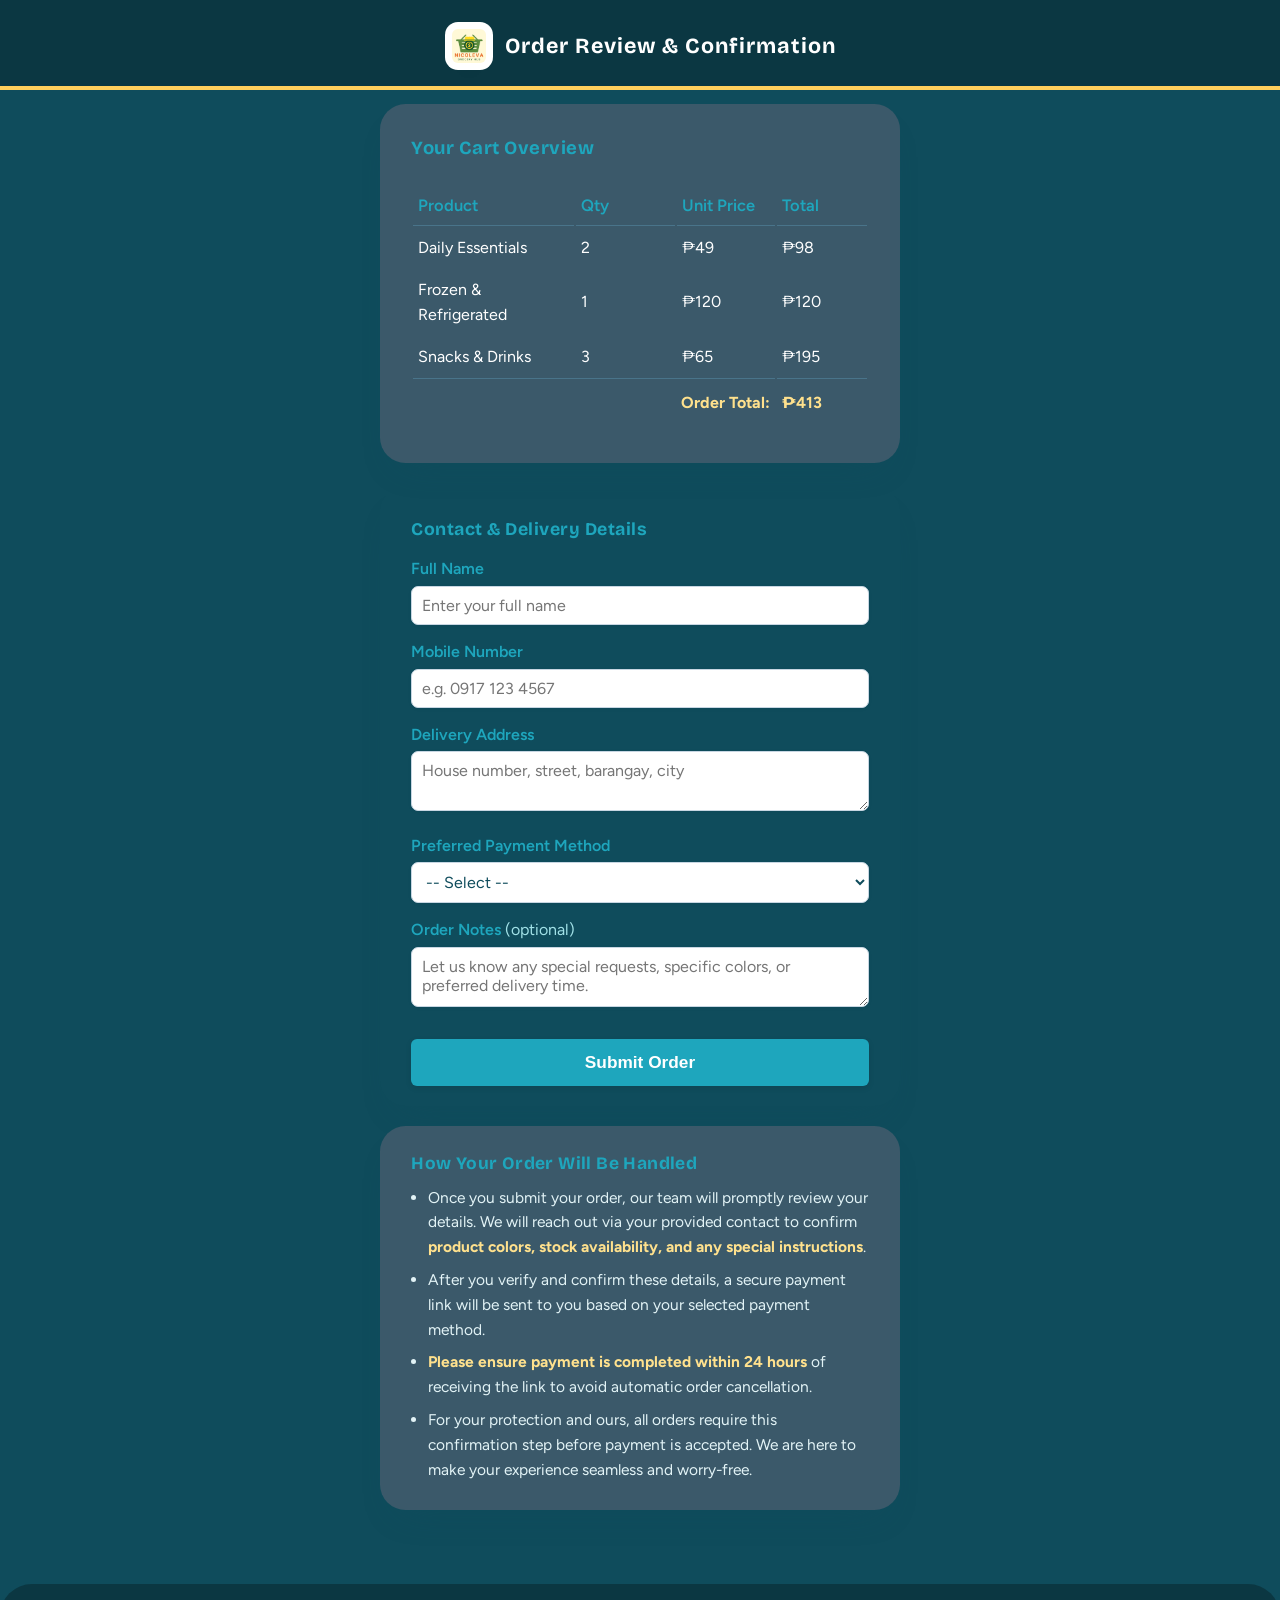
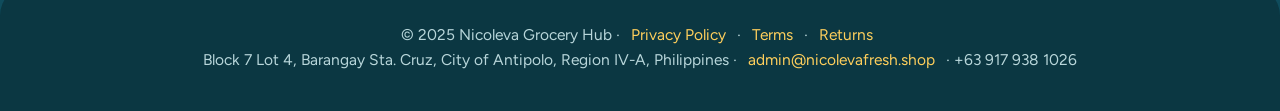
==== commit 21f15b2b: "Add files via upload" ====
--- a/order-summary.html
+++ b/order-summary.html
@@ -5,7 +5,7 @@
   <title>Order Review – Nicoleva Grocery Hub Checkout</title>
   <meta name="viewport" content="width=device-width, initial-scale=1.0">
   <meta name="description" content="Secure your order at Nicoleva Grocery Hub. Review your cart, confirm details, and complete payment safely.">
-  <link rel="icon" type="image/png" href="FAVICON.png">
+  <link rel="icon" type="image/png" href="image/LOGO.png">
   <link href="https://fonts.googleapis.com/css?family=Montserrat:400,600,700&display=swap" rel="stylesheet">
   <style>
     :root {
@@ -243,11 +243,12 @@
       .cart-list th, .cart-list td { font-size: 0.99rem; }
     }
   </style>
+  <link rel="preconnect" href="https://fonts.googleapis.com"><link rel="preconnect" href="https://fonts.gstatic.com" crossorigin><link href="https://fonts.googleapis.com/css2?family=Bricolage+Grotesque:wght@600;700;800&family=Figtree:wght@400;500;600;700&display=swap" rel="stylesheet"><link rel="stylesheet" href="polish.css">
 </head>
 <body>
   <header>
     <div class="container checkout-header">
-      <img src="LOGO.png" alt="Nicoleva Grocery Hub Logo" loading="lazy">
+      <img src="image/LOGO.png" alt="Nicoleva Grocery Hub Logo" loading="lazy">
       <span class="checkout-title">Order Review & Confirmation</span>
     </div>
   </header>
@@ -324,12 +325,12 @@
   </main>
   <footer>
     &copy; 2025 Nicoleva Grocery Hub &middot; 
-    <a href="#privacy">Privacy Policy</a> &middot; 
-    <a href="#terms">Terms</a> &middot; 
-    <a href="#returns">Returns</a>
+    <a href="privacy-policy.html">Privacy Policy</a> &middot; 
+    <a href="terms.html">Terms</a> &middot; 
+    <a href="refund-policy.html">Returns</a>
     <br>
-    Block 7, Lot 4, Barangay Sta. Cruz, Antipolo, Rizal, Philippines &middot; 
-    <a href="mailto:hello@nicolevagrocery.com">hello@nicolevagrocery.com</a> &middot; 
+    Block 7 Lot 4, Barangay Sta. Cruz, City of Antipolo, Region IV-A, Philippines &middot; 
+    <a href="mailto:admin@nicolevafresh.shop">admin@nicolevafresh.shop</a> &middot; 
     +63 917 938 1026
   </footer>
   <script>
--- a/polish.css
+++ b/polish.css
@@ -0,0 +1,184 @@
+:root {
+  --primary: #0f4c5c;
+  --accent: #1ea6bd;
+  --shadow: 0 18px 36px -22px rgba(15,76,92,.45);
+  --ink: #17323a;
+  --ink-soft: #47646c;
+  --sun: #ffcf5c;
+  --mist: #eef7f7;
+  --deep: #0b3742;
+  --display: 'Bricolage Grotesque', 'Montserrat', sans-serif;
+}
+body { font-family: 'Figtree', 'Montserrat', Arial, sans-serif; -webkit-font-smoothing: antialiased; }
+body:has(#home) { background: var(--mist); color: var(--ink); }
+html { scroll-behavior: smooth; }
+[id] { scroll-margin-top: 92px; }
+h1, h2, .hero-title, .logo-text, .features-title, .testimonials-title, .faq-title, .delivery-title, .message-title, .policy-title, .business-title, .cart-title, .feature-title, .product-title, .about-title, .section-title {
+  font-family: var(--display);
+}
+
+
+header { background: var(--deep); box-shadow: none; border-bottom: 4px solid var(--sun); }
+.logo img { border-radius: 50%; }
+.logo-text { font-size: 1.3rem; letter-spacing: .04em; }
+nav a { border-radius: 999px; font-weight: 600; font-size: .95rem; padding: 6px 14px; }
+nav a:hover, nav a.active { background: var(--sun); color: var(--deep); }
+#burgerBtn { background: var(--sun); color: var(--deep); border-radius: 10px; }
+
+
+.hero {
+  position: relative; overflow: hidden; display: grid; grid-template-columns: 1.2fr .8fr; gap: 2rem; align-items: center;
+  background: radial-gradient(circle at 92% 12%, rgba(255,207,92,.55) 0, transparent 40%), radial-gradient(circle at 0 100%, rgba(30,166,189,.5) 0, transparent 45%), var(--primary);
+  border-radius: 2rem; padding: clamp(2rem, 5vw, 4.4rem); margin-top: 1.5rem; min-height: 0;
+}
+.hero-content { max-width: none; }
+.hero-title { font-size: clamp(2.2rem, 4.8vw, 3.8rem); line-height: 1.04; letter-spacing: -.02em; font-weight: 800; }
+.hero-subtitle { color: #d8eef1; font-size: 1.1rem; max-width: 540px; }
+.hero-action { background: var(--sun); color: var(--deep); border-radius: 999px; padding: .95rem 2.2rem; box-shadow: none; }
+.hero-action:hover { background: #fff; }
+.hero-img { flex: none; }
+.hero-img img { width: min(300px, 100%); aspect-ratio: 1; object-fit: contain; padding: 1.6rem; border-radius: 50%; border: 10px solid rgba(255,255,255,.18); box-shadow: 0 30px 50px -20px rgba(0,0,0,.45); }
+
+
+.promo-banner { background: var(--sun); color: var(--deep); border-radius: 999px; box-shadow: none; padding: .9rem 1.4rem; margin: 2.5rem 0 3rem; display: flex; align-items: center; justify-content: center; gap: 1rem; font-size: 1.05rem; letter-spacing: .02em; }
+.promo-btn { background: var(--deep); color: #fff; border-radius: 999px; margin: 0; box-shadow: none; }
+.promo-btn:hover { background: var(--accent); color: #fff; }
+.promo-popup { border-radius: 1.6rem; }
+
+
+.features-section, .about-section, .products-section, .delivery-section, .testimonials-section, .faq-section, .message-section, .policies-section, .business-details-section {
+  background: none; box-shadow: none; border-radius: 0; margin: 0 0 clamp(3.5rem, 8vw, 6rem); padding: 0;
+}
+.features-title, .testimonials-title, .faq-title, .delivery-title, .section-title, .message-title, .business-title {
+  color: var(--deep); font-size: clamp(1.8rem, 3.6vw, 2.7rem); font-weight: 800; letter-spacing: -.015em; line-height: 1.08; text-align: left; margin: 0 0 1.6rem;
+}
+
+
+.features-section { display: grid; grid-template-columns: .7fr 1.6fr; gap: 3rem; align-items: start; }
+.features-title { position: sticky; top: 100px; }
+.features-list { display: grid; grid-template-columns: 1fr 1fr; gap: 0 2.4rem; }
+.feature-card { display: grid; grid-template-columns: 56px 1fr; column-gap: 1rem; background: none; border: none; border-bottom: 1px solid #cfe3e5; border-radius: 0; box-shadow: none; padding: 1.3rem 0; text-align: left; max-width: none; transition: none; transform: none; }
+.feature-card:hover { transform: none; box-shadow: none; }
+.feature-icon { grid-row: 1 / span 2; width: 56px; height: 56px; display: flex; align-items: center; justify-content: center; background: #fff; border-radius: 50%; font-size: 1.6rem; margin: 0; box-shadow: var(--shadow); }
+.feature-title { color: var(--deep); font-size: 1.1rem; margin: 0 0 .2rem; }
+.feature-desc { color: var(--ink-soft); font-size: .92rem; }
+
+
+.about-section { display: grid; grid-template-columns: 1.4fr .6fr; gap: 3rem; align-items: center; background: #fff; border-radius: 2rem; padding: clamp(1.6rem, 4vw, 3.4rem); box-shadow: var(--shadow); }
+.about-content { display: block; }
+.about-title { color: var(--primary); font-size: clamp(1.9rem, 3.8vw, 2.8rem); margin-bottom: 1rem; }
+.about-text { color: var(--ink-soft); margin-bottom: 1rem; }
+.about-list { list-style: none; padding: 0; display: flex; flex-wrap: wrap; gap: .6rem; margin-top: 1.2rem; }
+.about-list li { background: var(--mist); color: var(--deep); border-radius: 999px; padding: .5rem 1rem; font-size: .9rem; font-weight: 600; margin: 0; }
+.about-img img { width: 220px; aspect-ratio: 1; object-fit: contain; padding: 1.4rem; background: var(--mist); border-radius: 50%; margin: 0 auto; box-shadow: none; }
+
+
+.products-grid { display: grid; grid-template-columns: repeat(3, 1fr); gap: 1.6rem; }
+.product-card { background: #fff; border-radius: 1.6rem; box-shadow: var(--shadow); border: none; overflow: hidden; display: flex; flex-direction: column; transition: transform .25s; }
+.product-card:hover { transform: translateY(-6px); }
+.product-image { background: linear-gradient(160deg, #d8f0f2, #fff2c9); padding: 1.4rem; height: auto; display: flex; justify-content: center; }
+.product-image img { width: 100%; height: 170px; object-fit: contain; border-radius: 0; }
+.product-info { padding: 1.2rem 1.3rem 1.4rem; display: flex; flex-direction: column; flex: 1; }
+.product-title { color: var(--deep); font-size: 1.15rem; }
+.product-desc { color: var(--ink-soft); font-size: .9rem; flex: 1; }
+.product-price { display: inline-block; align-self: flex-start; background: var(--sun); color: var(--deep); font-family: var(--display); font-weight: 800; padding: .2rem .8rem; border-radius: 999px; margin: .8rem 0; }
+.add-cart-btn { background: var(--primary); color: #fff; border-radius: 999px; padding: .75rem 1rem; }
+.add-cart-btn:hover { background: var(--accent); }
+
+
+.delivery-section { display: grid; grid-template-columns: repeat(3, 1fr); gap: 1.2rem; background: var(--deep); color: #fff; border-radius: 2rem; padding: clamp(1.6rem, 4vw, 3.2rem); }
+.delivery-section > * { grid-column: 1 / -1; }
+.delivery-section > .delivery-list ~ .delivery-info { grid-column: auto; }
+.delivery-title { color: #fff; margin-bottom: .2rem; }
+.delivery-info { color: #d3eaee; font-size: .98rem; }
+.delivery-title + .delivery-info { font-family: var(--display); font-size: clamp(1.2rem, 2.4vw, 1.7rem); color: var(--sun); font-weight: 700; }
+.delivery-info strong { color: var(--sun); }
+.delivery-list { list-style: none; padding: 0; margin: 0; display: flex; flex-wrap: wrap; gap: .6rem; }
+.delivery-list li { background: rgba(255,255,255,.12); border: 1px solid rgba(255,255,255,.25); border-radius: 999px; padding: .4rem 1rem; font-size: .88rem; margin: 0; color: #fff; }
+.delivery-section > .delivery-list ~ .delivery-info { border-top: 1px solid rgba(255,255,255,.25); padding-top: 1rem; }
+
+
+.testimonials-grid { display: block !important; column-count: 3; column-gap: 1.4rem; }
+.testimonial-card { break-inside: avoid; margin: 0 0 1.4rem; background: #fff; border: none; border-radius: 1.5rem; box-shadow: var(--shadow); padding: 1.6rem 1.5rem; max-width: none; width: auto; }
+.testimonial-card:nth-child(3n+2) { background: var(--primary); color: #fff; }
+.testimonial-card:nth-child(3n+2) .testimonial-author { color: var(--sun); }
+.testimonial-card:nth-child(3n+3) { background: #fff2c9; }
+.testimonial-quote { font-family: var(--display); font-size: 1.1rem; line-height: 1.4; color: inherit; }
+.testimonial-author { color: var(--accent); font-weight: 700; font-size: .88rem; margin-top: .8rem; }
+
+
+.faq-section { display: block; }
+.faq-list { display: grid; grid-template-columns: 1fr 1fr; gap: 1rem 1.6rem; counter-reset: q; }
+.faq-item { counter-increment: q; background: #fff; border-radius: 1.3rem; padding: 1.3rem 1.4rem 1.2rem 4.2rem; position: relative; margin: 0; box-shadow: var(--shadow); }
+.faq-item::before { content: counter(q); position: absolute; left: 1.2rem; top: 1.2rem; width: 2.2rem; height: 2.2rem; border-radius: 50%; background: var(--sun); color: var(--deep); font-family: var(--display); font-weight: 800; display: flex; align-items: center; justify-content: center; }
+.faq-q { color: var(--deep); font-weight: 700; }
+.faq-a { color: var(--ink-soft); font-size: .93rem; margin-top: .2rem; }
+
+
+.message-section { display: grid; grid-template-columns: .7fr 1.3fr; gap: 3rem; align-items: start; }
+.message-title { position: sticky; top: 100px; }
+.message-form { background: #fff; border-radius: 1.8rem; box-shadow: var(--shadow); padding: 2rem; }
+.message-form label { color: var(--deep); font-weight: 700; }
+.message-form input, .message-form textarea { border-radius: .9rem; border: 1.5px solid #cfe3e5; background: var(--mist); color: var(--ink); }
+.message-form input:focus, .message-form textarea:focus { outline: 3px solid rgba(30,166,189,.25); border-color: var(--accent); }
+.message-form button { background: var(--primary); border-radius: 999px; }
+.message-form button:hover { background: var(--accent); }
+
+
+.policies-section { display: grid; grid-template-columns: repeat(3, 1fr); gap: 2rem; }
+.policy { background: none; box-shadow: none; border: none; border-top: 4px solid var(--deep); border-radius: 0; padding: 1rem 0 0; color: var(--ink-soft); font-size: .93rem; }
+.policy-title { color: var(--deep); font-size: 1.2rem; margin-bottom: .5rem; }
+
+
+.business-details-section { background: #fff; border: 2px dashed #a9cfd4; border-radius: 1.6rem; padding: 2rem clamp(1.2rem, 4vw, 2.6rem); }
+.business-title { font-size: 1.5rem; margin-bottom: 1rem; }
+.business-list { list-style: none; padding: 0; display: grid; grid-template-columns: 1fr 1fr; gap: .6rem 2rem; color: var(--ink-soft); }
+.business-list li { border-bottom: 1px solid #e0eef0; padding: .5rem 0; font-size: .92rem; }
+
+
+.cart-fab { background: var(--sun); color: var(--deep); box-shadow: 0 14px 28px -8px rgba(11,55,66,.6), 0 0 0 5px rgba(255,207,92,.4); }
+.cart-fab:hover { background: #fff; }
+.cart-section { background: var(--deep); color: #fff; border-radius: 1.6rem; }
+.cart-title { color: #fff; }
+.cart-checkout-btn { background: var(--primary); border-radius: 999px; }
+.cart-checkout-btn:hover { background: var(--accent); }
+
+
+footer { background: var(--deep); color: #b8d6da; border-radius: 2rem 2rem 0 0; padding: 2.4rem 1rem; }
+footer a { color: var(--sun); }
+
+
+.container.checkout-header, .summary-section, .order-form-section, .info-section, .success-section { border-radius: 1.6rem; }
+.summary-title, .checkout-title, .form-title, .info-title { font-family: var(--display); }
+
+@media (max-width: 1000px) {
+  .features-section, .message-section { grid-template-columns: minmax(0, 1fr); gap: 1rem; }
+  .features-title, .message-title { position: static; }
+  .about-section { grid-template-columns: minmax(0, 1fr); }
+  .testimonials-grid { column-count: 2; }
+}
+@media (max-width: 900px) {
+  .hero { grid-template-columns: minmax(0, 1fr); text-align: center; }
+  .hero-img { order: -1; }
+  .hero-img img { width: 180px; }
+  .products-grid { display: grid; grid-template-columns: 1fr 1fr; align-items: stretch; }
+  .features-list, .faq-list, .business-list { grid-template-columns: minmax(0, 1fr); }
+  .policies-section { grid-template-columns: minmax(0, 1fr); }
+  .delivery-section { grid-template-columns: minmax(0, 1fr); }
+  .delivery-section > .delivery-list ~ .delivery-info { grid-column: 1 / -1; }
+}
+@media (max-width: 600px) {
+  .testimonials-grid { column-count: 1; }
+  .products-grid { grid-template-columns: minmax(0, 1fr); }
+  .promo-banner { flex-direction: column; border-radius: 1.4rem; }
+}
+@media (prefers-reduced-motion: reduce) { html { scroll-behavior: auto; } * { transition: none !important; } }
+.policy-title a { color: inherit; text-decoration: none; border-bottom: 2px solid var(--sun); }
+.product-card, .product-card:hover { background: #fff; color: var(--ink); min-width: 0; max-width: none; flex: none; padding: 0; }
+.product-image { width: 100%; height: auto; border-radius: 0; box-shadow: none; background: linear-gradient(160deg, #d8f0f2, #fff2c9); }
+.product-image img { border-radius: 0; }
+.product-title { color: var(--deep); }
+@media (max-width: 600px) {
+  .logo-text { font-size: .95rem; line-height: 1.1; letter-spacing: .02em; }
+  .logo img { height: 42px; width: 42px; }
+}
